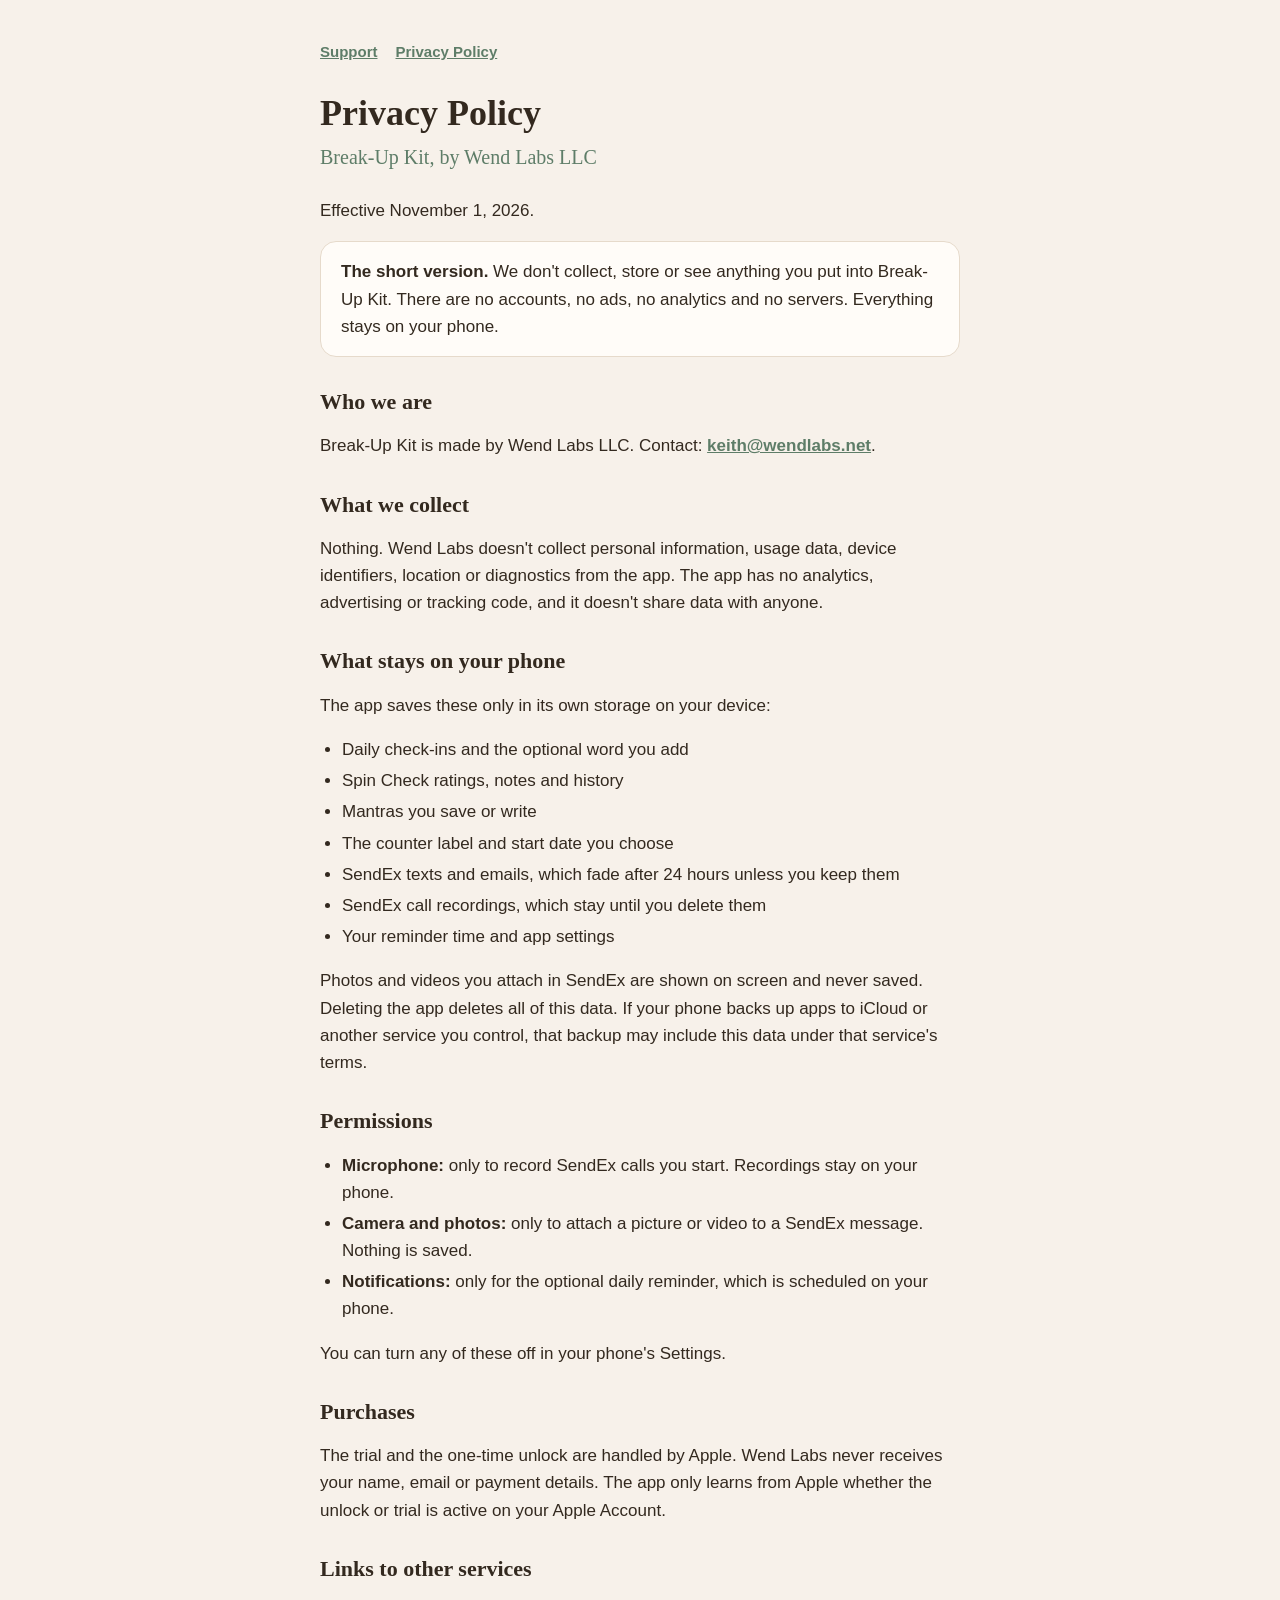
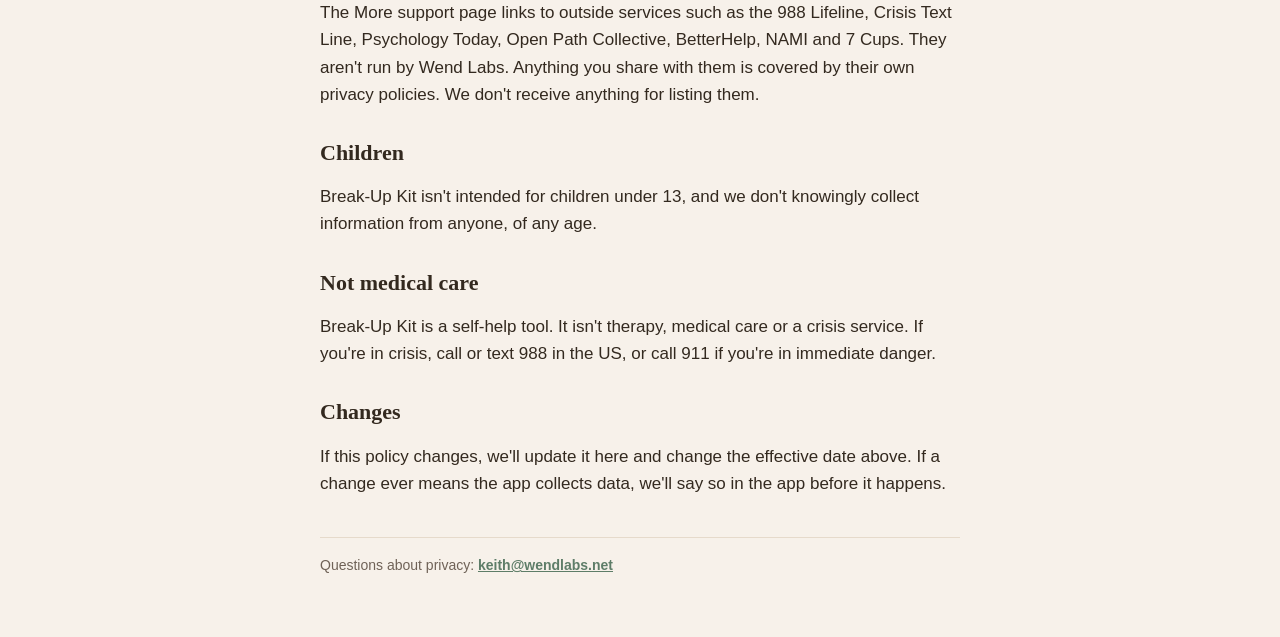
==== privacy.html @ 2e36f501 "Break-Up Kit support page and privacy policy" ====
<!doctype html>
<html lang="en">
<head>
<meta charset="utf-8">
<meta name="viewport" content="width=device-width, initial-scale=1">
<title>Break-Up Kit Privacy Policy</title>
<meta name="description" content="Privacy Policy for Break-Up Kit by Wend Labs LLC.">
<link rel="stylesheet" href="style.css">
</head>
<body>
<main>
  <nav><a href="./">Support</a><a href="privacy.html">Privacy Policy</a></nav>
  <h1>Privacy Policy</h1>
  <p class="tag">Break-Up Kit, by Wend Labs LLC</p>
  <p>Effective November 1, 2026.</p>

  <div class="card"><strong>The short version.</strong> We don't collect, store or see anything you put into Break-Up Kit. There are no accounts, no ads, no analytics and no servers. Everything stays on your phone.</div>

  <h2>Who we are</h2>
  <p>Break-Up Kit is made by Wend Labs LLC. Contact: <a href="mailto:keith@wendlabs.net">keith@wendlabs.net</a>.</p>

  <h2>What we collect</h2>
  <p>Nothing. Wend Labs doesn't collect personal information, usage data, device identifiers, location or diagnostics from the app. The app has no analytics, advertising or tracking code, and it doesn't share data with anyone.</p>

  <h2>What stays on your phone</h2>
  <p>The app saves these only in its own storage on your device:</p>
  <ul>
    <li>Daily check-ins and the optional word you add</li>
    <li>Spin Check ratings, notes and history</li>
    <li>Mantras you save or write</li>
    <li>The counter label and start date you choose</li>
    <li>SendEx texts and emails, which fade after 24 hours unless you keep them</li>
    <li>SendEx call recordings, which stay until you delete them</li>
    <li>Your reminder time and app settings</li>
  </ul>
  <p>Photos and videos you attach in SendEx are shown on screen and never saved. Deleting the app deletes all of this data. If your phone backs up apps to iCloud or another service you control, that backup may include this data under that service's terms.</p>

  <h2>Permissions</h2>
  <ul>
    <li><strong>Microphone:</strong> only to record SendEx calls you start. Recordings stay on your phone.</li>
    <li><strong>Camera and photos:</strong> only to attach a picture or video to a SendEx message. Nothing is saved.</li>
    <li><strong>Notifications:</strong> only for the optional daily reminder, which is scheduled on your phone.</li>
  </ul>
  <p>You can turn any of these off in your phone's Settings.</p>

  <h2>Purchases</h2>
  <p>The trial and the one-time unlock are handled by Apple. Wend Labs never receives your name, email or payment details. The app only learns from Apple whether the unlock or trial is active on your Apple Account.</p>

  <h2>Links to other services</h2>
  <p>The More support page links to outside services such as the 988 Lifeline, Crisis Text Line, Psychology Today, Open Path Collective, BetterHelp, NAMI and 7 Cups. They aren't run by Wend Labs. Anything you share with them is covered by their own privacy policies. We don't receive anything for listing them.</p>

  <h2>Children</h2>
  <p>Break-Up Kit isn't intended for children under 13, and we don't knowingly collect information from anyone, of any age.</p>

  <h2>Not medical care</h2>
  <p>Break-Up Kit is a self-help tool. It isn't therapy, medical care or a crisis service. If you're in crisis, call or text 988 in the US, or call 911 if you're in immediate danger.</p>

  <h2>Changes</h2>
  <p>If this policy changes, we'll update it here and change the effective date above. If a change ever means the app collects data, we'll say so in the app before it happens.</p>

  <footer>Questions about privacy: <a href="mailto:keith@wendlabs.net">keith@wendlabs.net</a></footer>
</main>
</body>
</html>
---- style.css ----
:root{--ground:#F7F1EA;--surface:#FFFCF8;--ink:#33291F;--muted:#6F6257;--line:#E6DACB;--sage:#5E7D68;--clay:#B8674A;--clay-soft:#F6E2D8}
@media (prefers-color-scheme: dark){:root{--ground:#1E1A17;--surface:#2A2420;--ink:#F3EADF;--muted:#BFAF9F;--line:#3D342D;--sage:#9DBBA5;--clay:#E09A7C;--clay-soft:#3C2B23}}
*{box-sizing:border-box}
body{margin:0;background:var(--ground);color:var(--ink);font-family:-apple-system,BlinkMacSystemFont,"Segoe UI",Roboto,Helvetica,Arial,sans-serif;font-size:17px;line-height:1.6}
main{max-width:680px;margin:0 auto;padding:40px 20px 60px}
h1,h2{font-family:Georgia,"Times New Roman",serif;font-weight:600;line-height:1.2}
h1{font-size:36px;margin:0 0 6px}
h2{font-size:22px;margin:32px 0 8px}
.tag{font-family:Georgia,serif;color:var(--sage);font-size:20px;margin:0 0 24px}
a{color:var(--sage);font-weight:600}
.card{background:var(--surface);border:1px solid var(--line);border-radius:16px;padding:16px 20px;margin:12px 0}
.crisis{background:var(--clay-soft);border-color:transparent}
nav{display:flex;gap:18px;margin:0 0 28px;font-size:15px}
footer{margin-top:40px;padding-top:16px;border-top:1px solid var(--line);font-size:14px;color:var(--muted)}
ul{padding-left:22px}
li{margin:4px 0}
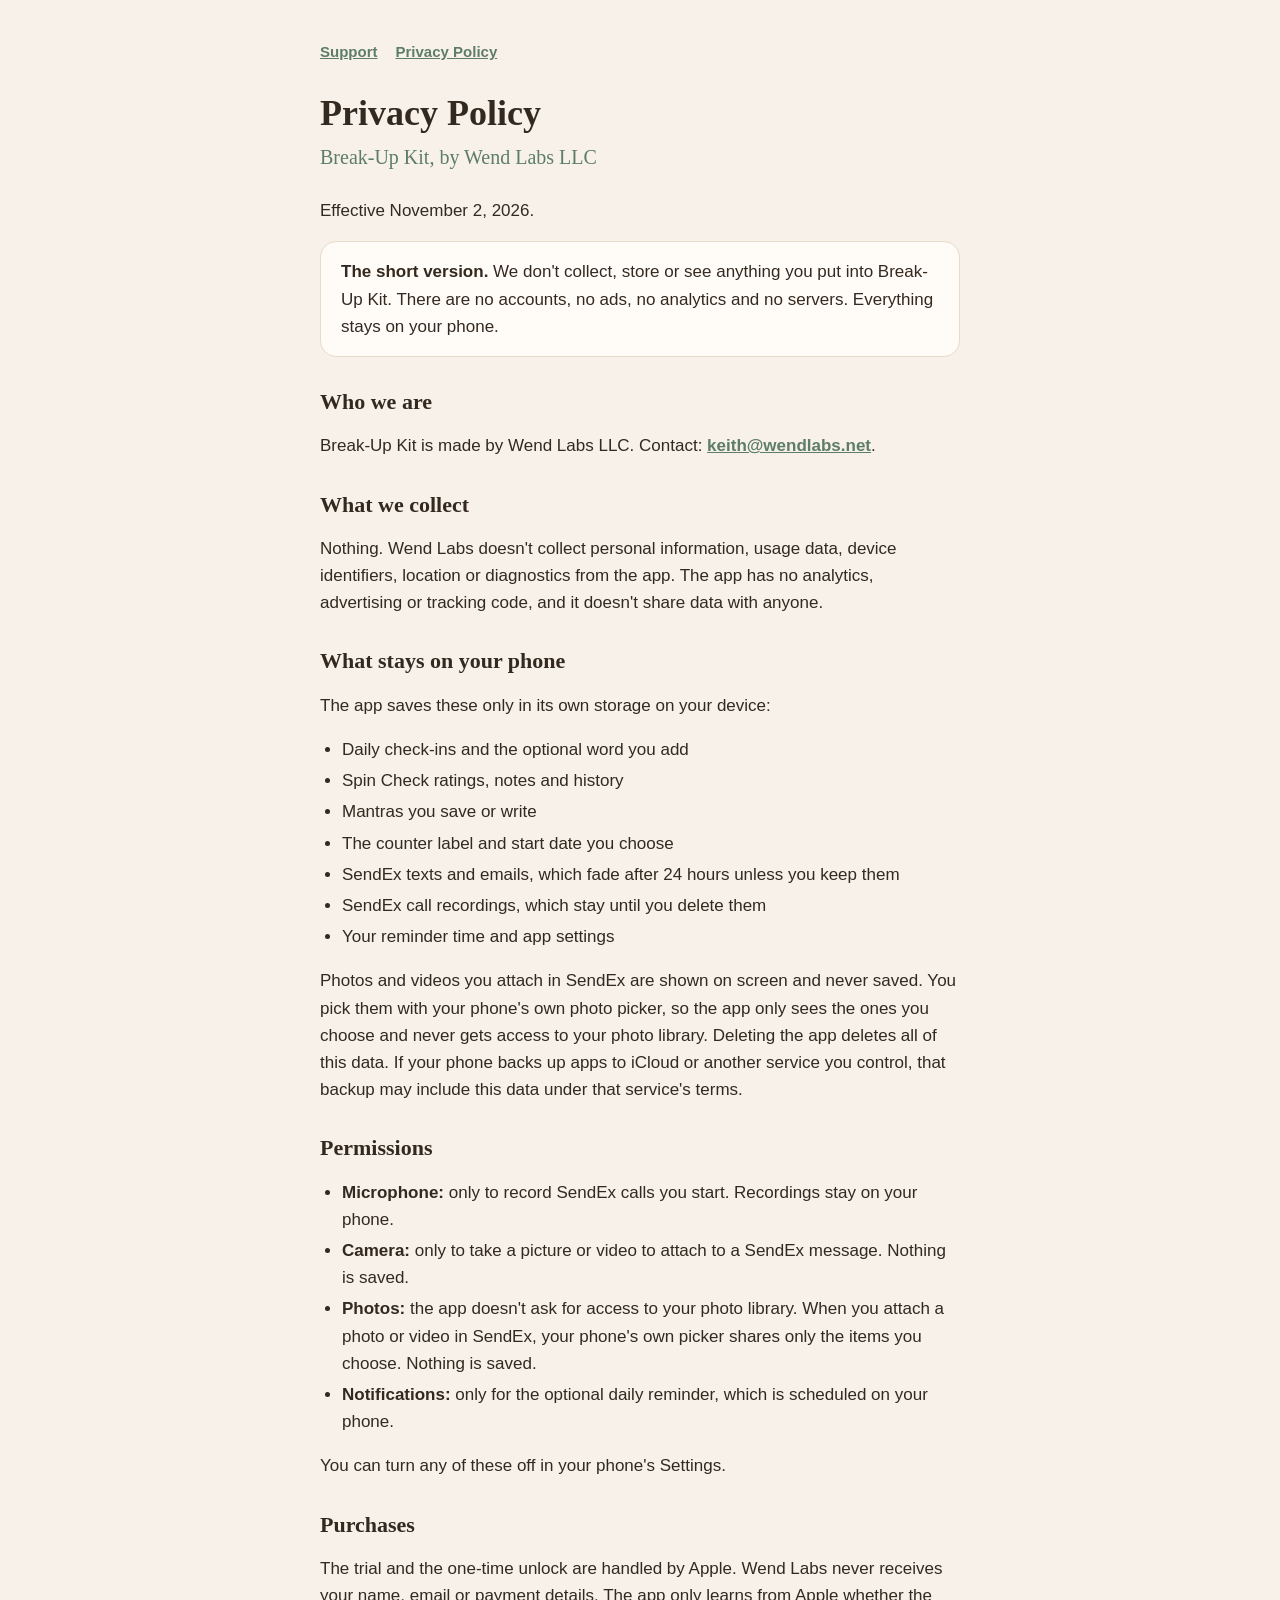
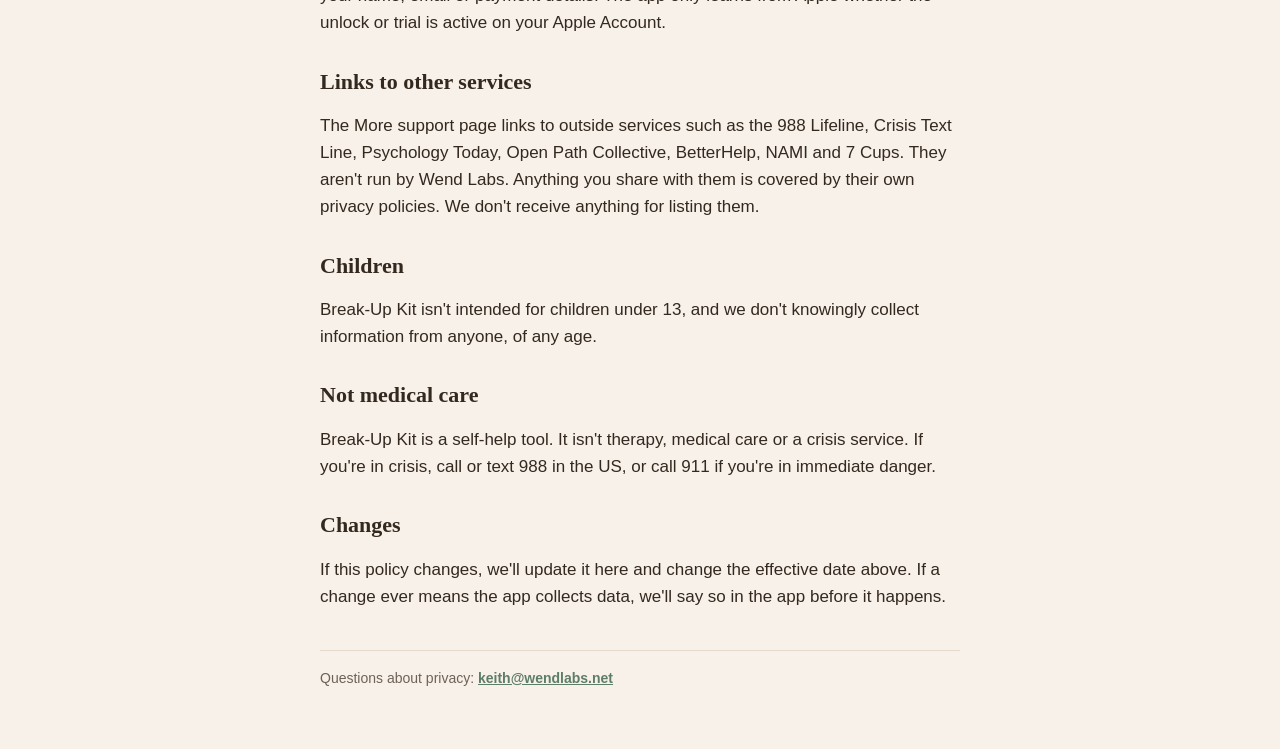
==== commit 85546f0c: "Privacy policy: photos come through the system picker, no library access Co-Authored-By: Claude Opus" ====
--- a/privacy.html
+++ b/privacy.html
@@ -12,7 +12,7 @@
   <nav><a href="./">Support</a><a href="privacy.html">Privacy Policy</a></nav>
   <h1>Privacy Policy</h1>
   <p class="tag">Break-Up Kit, by Wend Labs LLC</p>
-  <p>Effective November 1, 2026.</p>
+  <p>Effective November 2, 2026.</p>
 
   <div class="card"><strong>The short version.</strong> We don't collect, store or see anything you put into Break-Up Kit. There are no accounts, no ads, no analytics and no servers. Everything stays on your phone.</div>
 
@@ -33,12 +33,13 @@
     <li>SendEx call recordings, which stay until you delete them</li>
     <li>Your reminder time and app settings</li>
   </ul>
-  <p>Photos and videos you attach in SendEx are shown on screen and never saved. Deleting the app deletes all of this data. If your phone backs up apps to iCloud or another service you control, that backup may include this data under that service's terms.</p>
+  <p>Photos and videos you attach in SendEx are shown on screen and never saved. You pick them with your phone's own photo picker, so the app only sees the ones you choose and never gets access to your photo library. Deleting the app deletes all of this data. If your phone backs up apps to iCloud or another service you control, that backup may include this data under that service's terms.</p>
 
   <h2>Permissions</h2>
   <ul>
     <li><strong>Microphone:</strong> only to record SendEx calls you start. Recordings stay on your phone.</li>
-    <li><strong>Camera and photos:</strong> only to attach a picture or video to a SendEx message. Nothing is saved.</li>
+    <li><strong>Camera:</strong> only to take a picture or video to attach to a SendEx message. Nothing is saved.</li>
+    <li><strong>Photos:</strong> the app doesn't ask for access to your photo library. When you attach a photo or video in SendEx, your phone's own picker shares only the items you choose. Nothing is saved.</li>
     <li><strong>Notifications:</strong> only for the optional daily reminder, which is scheduled on your phone.</li>
   </ul>
   <p>You can turn any of these off in your phone's Settings.</p>
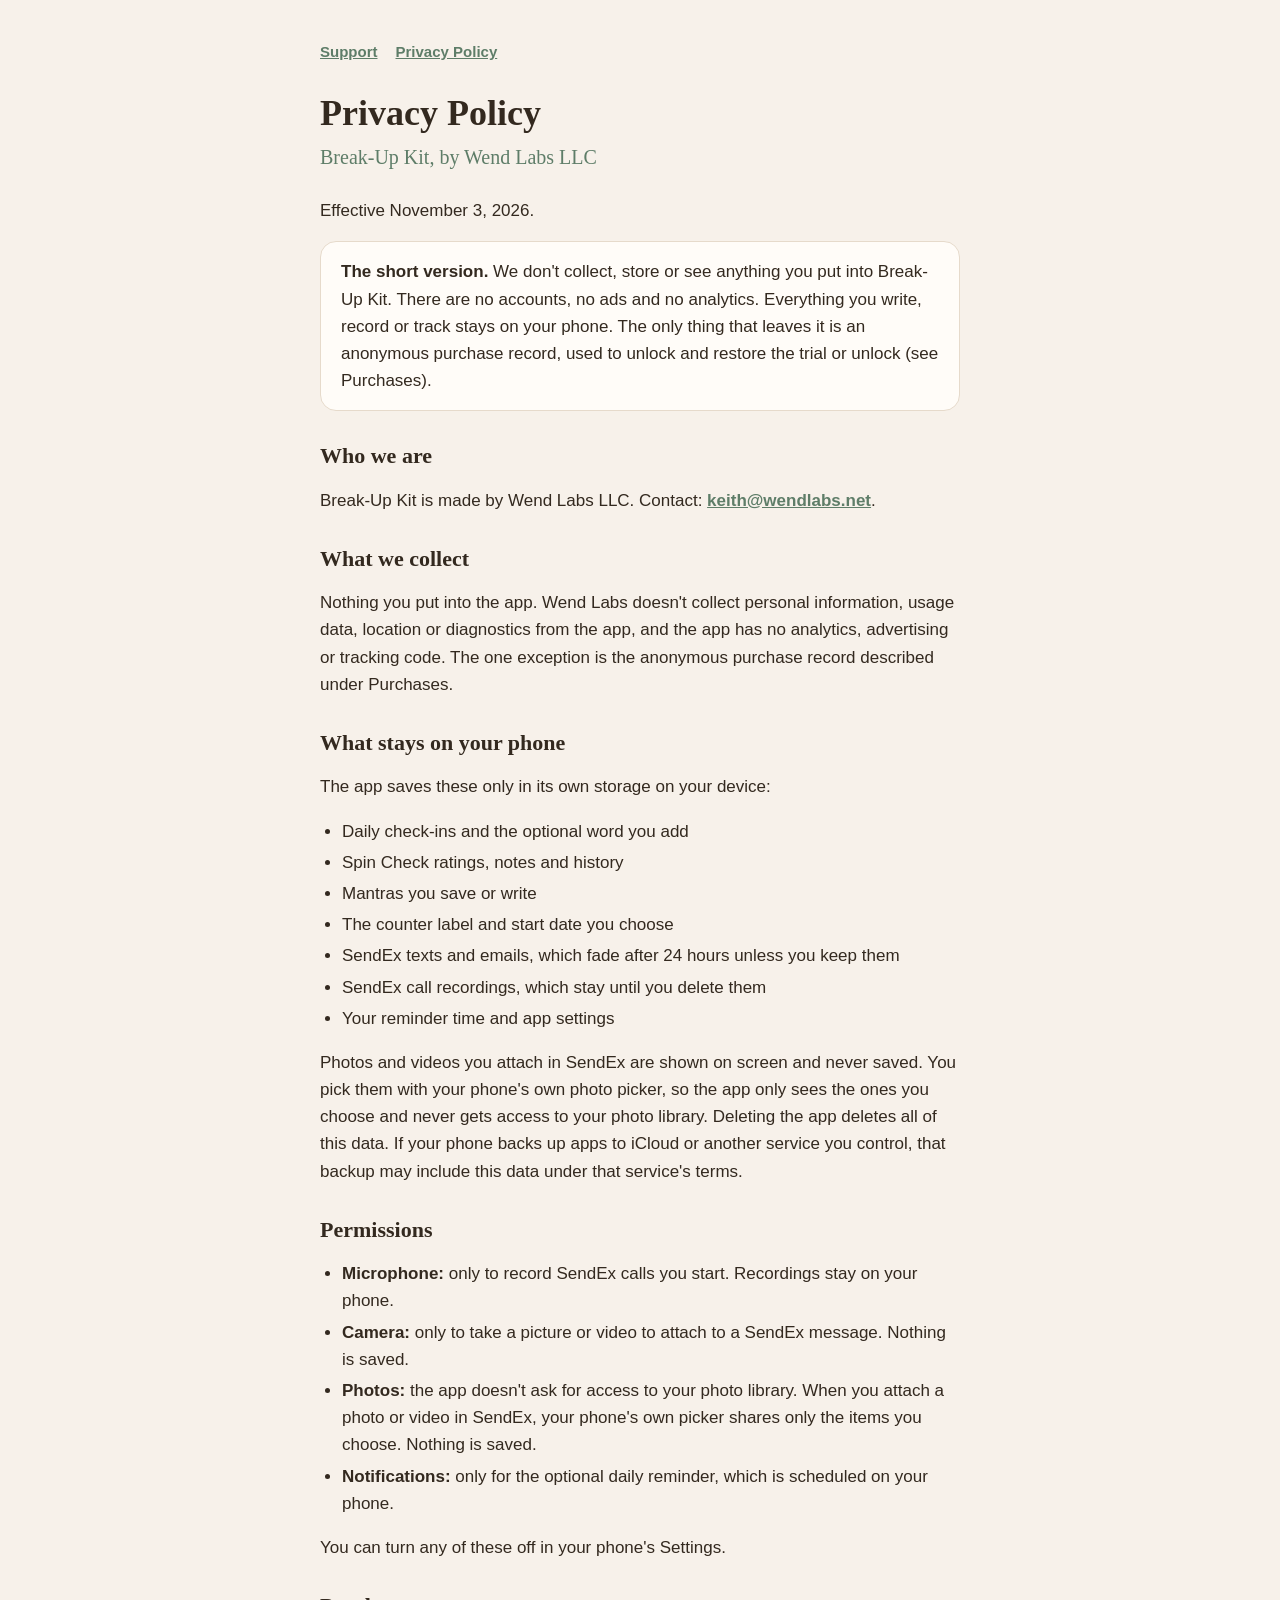
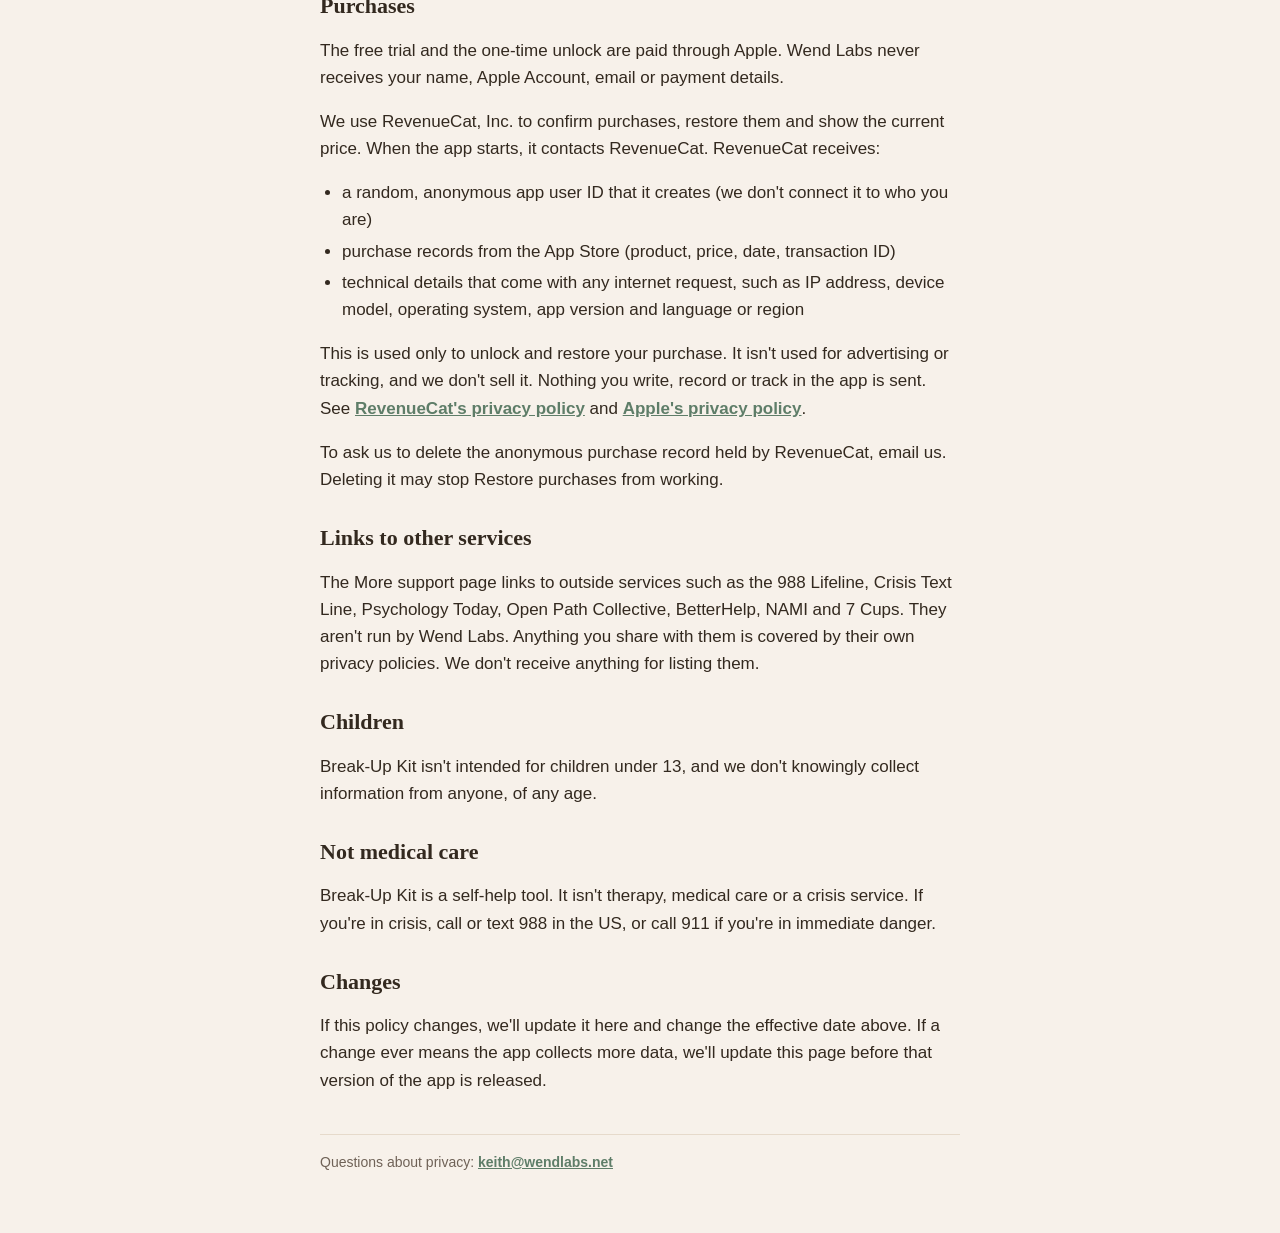
==== commit 041fe6f0: "Privacy policy: cover RevenueCat for the trial and unlock Co-Authored-By: Claude Opus 5.5 <noreply@a" ====
--- a/privacy.html
+++ b/privacy.html
@@ -12,15 +12,15 @@
   <nav><a href="./">Support</a><a href="privacy.html">Privacy Policy</a></nav>
   <h1>Privacy Policy</h1>
   <p class="tag">Break-Up Kit, by Wend Labs LLC</p>
-  <p>Effective November 2, 2026.</p>
+  <p>Effective November 3, 2026.</p>
 
-  <div class="card"><strong>The short version.</strong> We don't collect, store or see anything you put into Break-Up Kit. There are no accounts, no ads, no analytics and no servers. Everything stays on your phone.</div>
+  <div class="card"><strong>The short version.</strong> We don't collect, store or see anything you put into Break-Up Kit. There are no accounts, no ads and no analytics. Everything you write, record or track stays on your phone. The only thing that leaves it is an anonymous purchase record, used to unlock and restore the trial or unlock (see Purchases).</div>
 
   <h2>Who we are</h2>
   <p>Break-Up Kit is made by Wend Labs LLC. Contact: <a href="mailto:keith@wendlabs.net">keith@wendlabs.net</a>.</p>
 
   <h2>What we collect</h2>
-  <p>Nothing. Wend Labs doesn't collect personal information, usage data, device identifiers, location or diagnostics from the app. The app has no analytics, advertising or tracking code, and it doesn't share data with anyone.</p>
+  <p>Nothing you put into the app. Wend Labs doesn't collect personal information, usage data, location or diagnostics from the app, and the app has no analytics, advertising or tracking code. The one exception is the anonymous purchase record described under Purchases.</p>
 
   <h2>What stays on your phone</h2>
   <p>The app saves these only in its own storage on your device:</p>
@@ -45,7 +45,15 @@
   <p>You can turn any of these off in your phone's Settings.</p>
 
   <h2>Purchases</h2>
-  <p>The trial and the one-time unlock are handled by Apple. Wend Labs never receives your name, email or payment details. The app only learns from Apple whether the unlock or trial is active on your Apple Account.</p>
+  <p>The free trial and the one-time unlock are paid through Apple. Wend Labs never receives your name, Apple Account, email or payment details.</p>
+  <p>We use RevenueCat, Inc. to confirm purchases, restore them and show the current price. When the app starts, it contacts RevenueCat. RevenueCat receives:</p>
+  <ul>
+    <li>a random, anonymous app user ID that it creates (we don't connect it to who you are)</li>
+    <li>purchase records from the App Store (product, price, date, transaction ID)</li>
+    <li>technical details that come with any internet request, such as IP address, device model, operating system, app version and language or region</li>
+  </ul>
+  <p>This is used only to unlock and restore your purchase. It isn't used for advertising or tracking, and we don't sell it. Nothing you write, record or track in the app is sent. See <a href="https://www.revenuecat.com/privacy">RevenueCat's privacy policy</a> and <a href="https://www.apple.com/legal/privacy/">Apple's privacy policy</a>.</p>
+  <p>To ask us to delete the anonymous purchase record held by RevenueCat, email us. Deleting it may stop Restore purchases from working.</p>
 
   <h2>Links to other services</h2>
   <p>The More support page links to outside services such as the 988 Lifeline, Crisis Text Line, Psychology Today, Open Path Collective, BetterHelp, NAMI and 7 Cups. They aren't run by Wend Labs. Anything you share with them is covered by their own privacy policies. We don't receive anything for listing them.</p>
@@ -57,7 +65,7 @@
   <p>Break-Up Kit is a self-help tool. It isn't therapy, medical care or a crisis service. If you're in crisis, call or text 988 in the US, or call 911 if you're in immediate danger.</p>
 
   <h2>Changes</h2>
-  <p>If this policy changes, we'll update it here and change the effective date above. If a change ever means the app collects data, we'll say so in the app before it happens.</p>
+  <p>If this policy changes, we'll update it here and change the effective date above. If a change ever means the app collects more data, we'll update this page before that version of the app is released.</p>
 
   <footer>Questions about privacy: <a href="mailto:keith@wendlabs.net">keith@wendlabs.net</a></footer>
 </main>
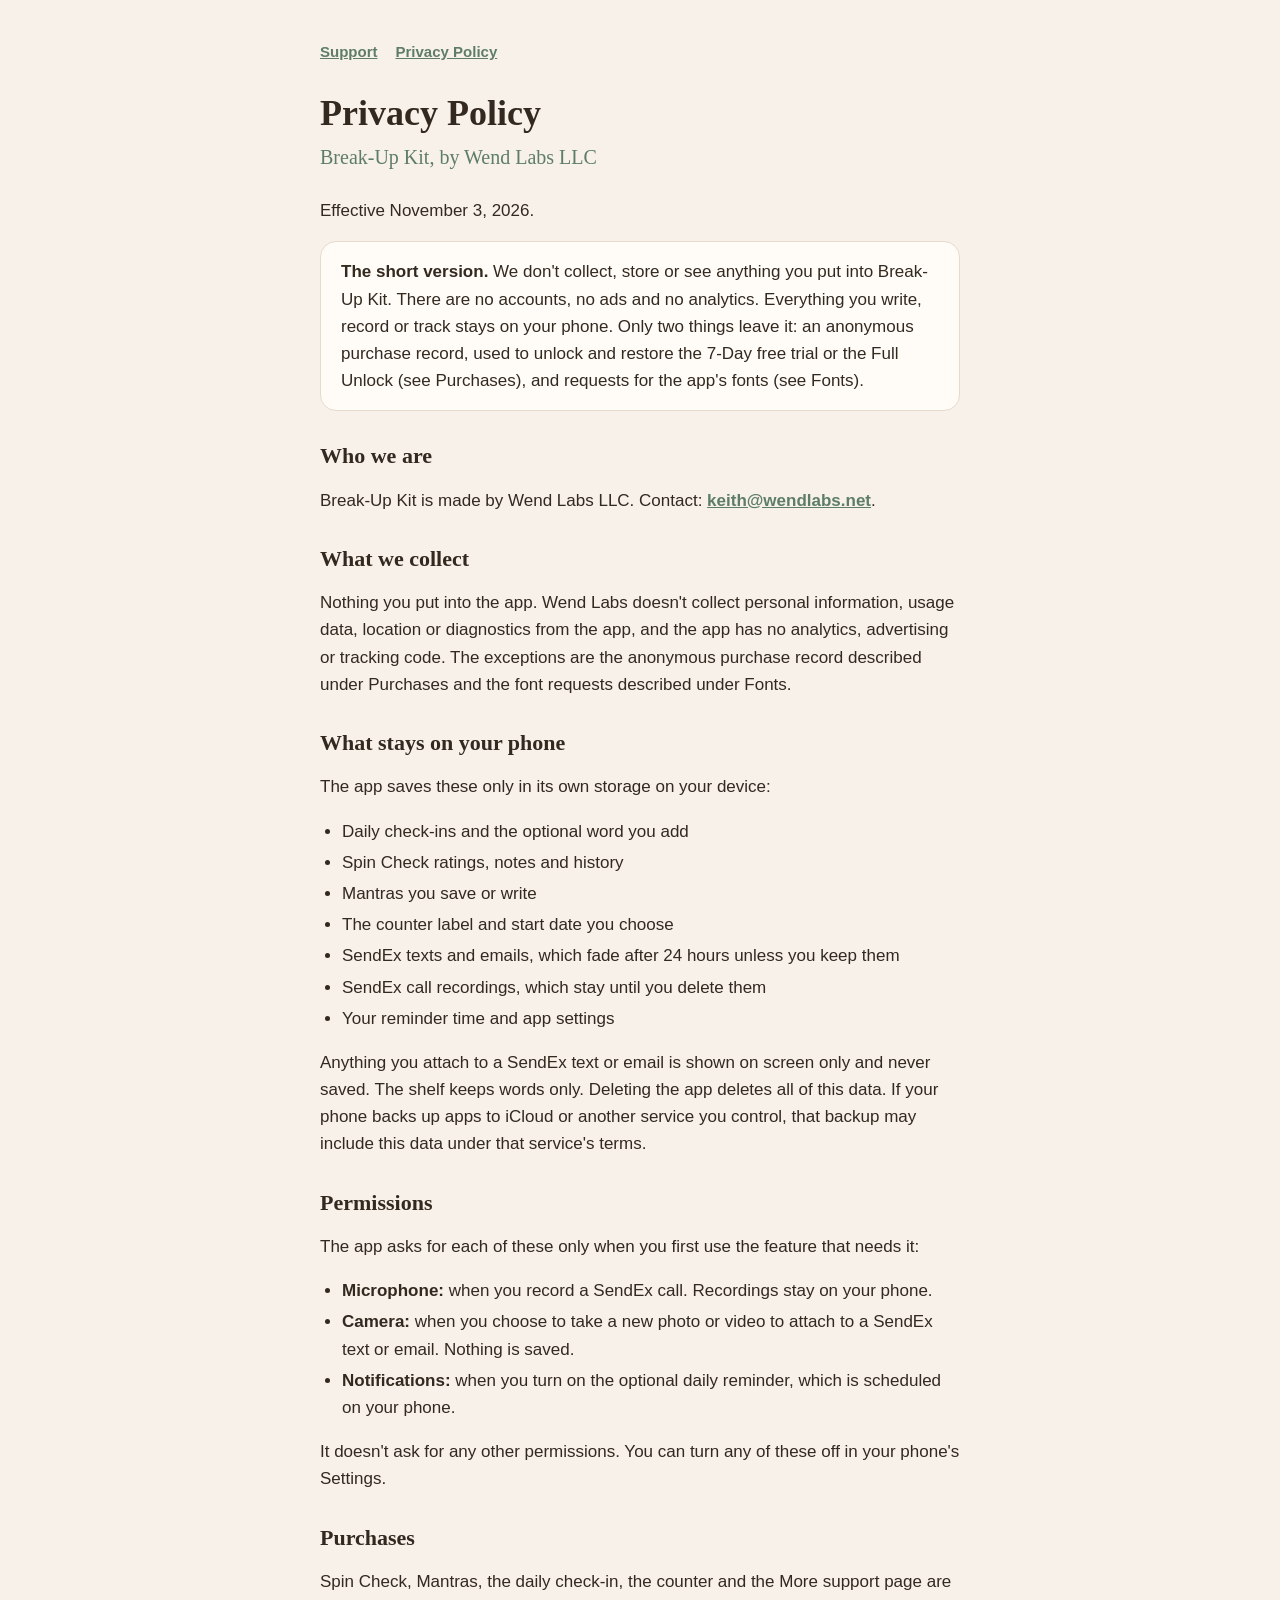
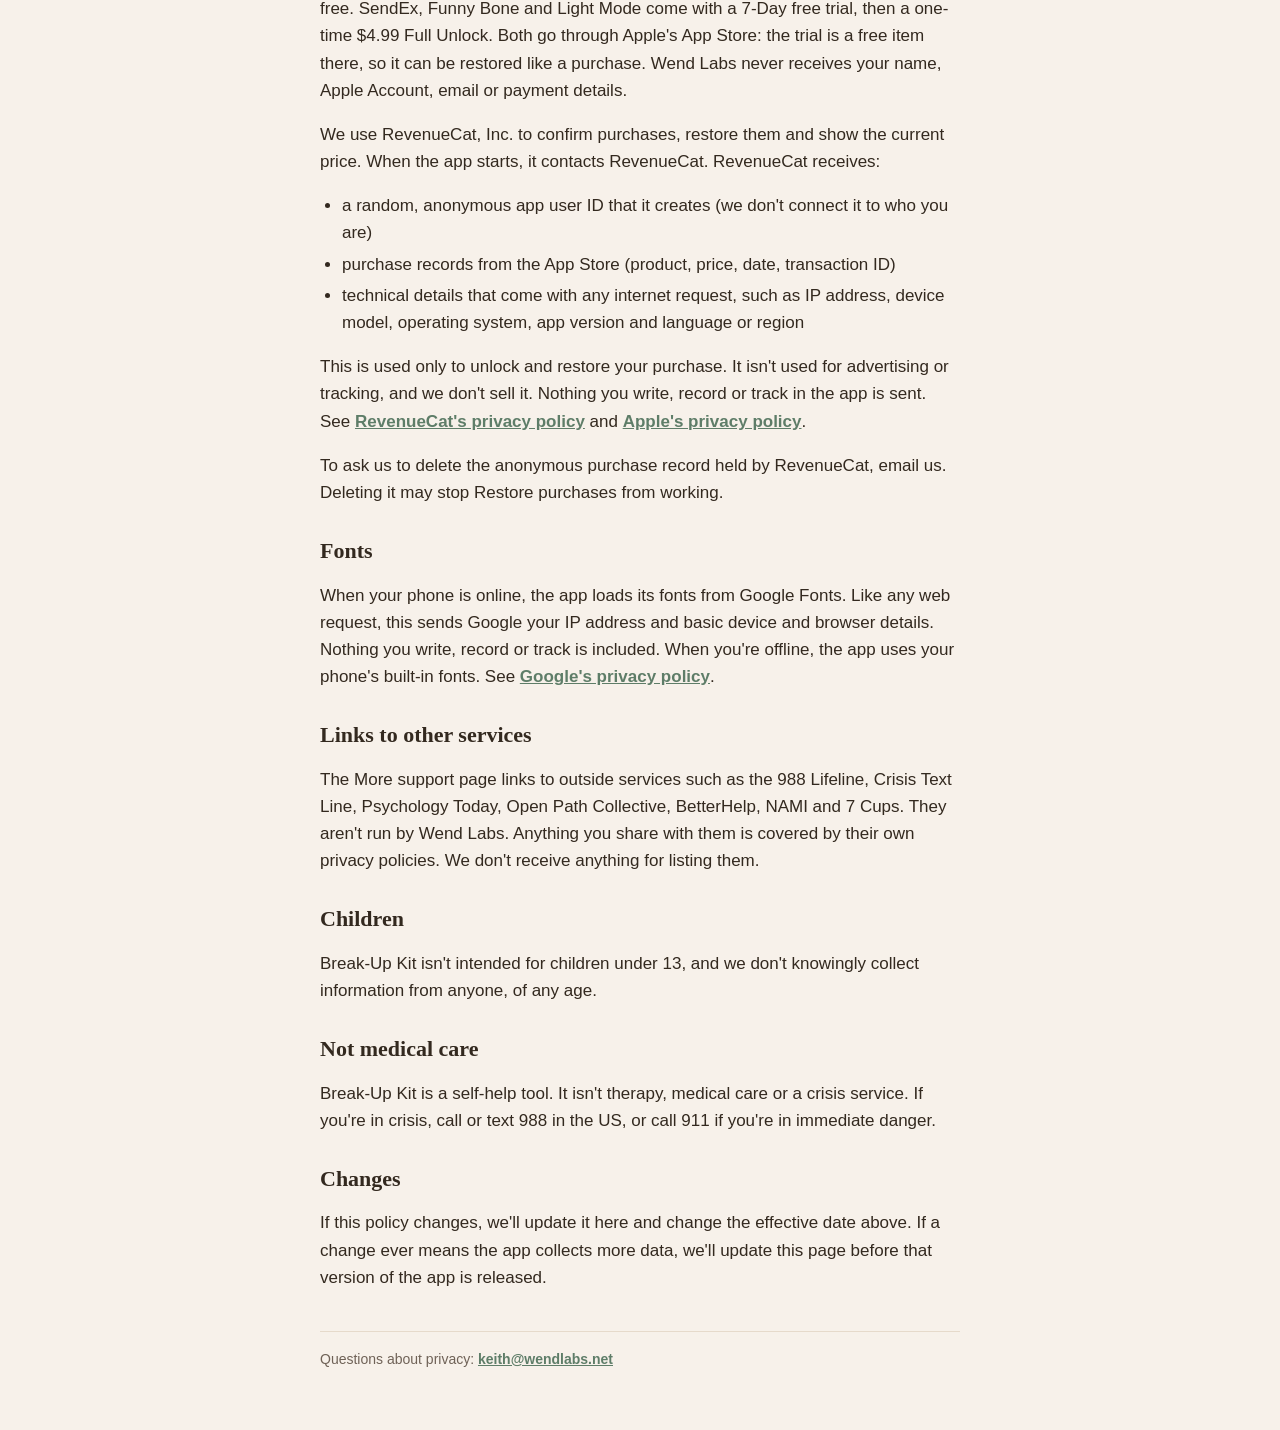
==== commit 36072e84: "Match pages to the shipping app: free tier, 7-Day trial, Full Unlock - Support: pricing and trial FA" ====
--- a/privacy.html
+++ b/privacy.html
@@ -14,13 +14,13 @@
   <p class="tag">Break-Up Kit, by Wend Labs LLC</p>
   <p>Effective November 3, 2026.</p>
 
-  <div class="card"><strong>The short version.</strong> We don't collect, store or see anything you put into Break-Up Kit. There are no accounts, no ads and no analytics. Everything you write, record or track stays on your phone. The only thing that leaves it is an anonymous purchase record, used to unlock and restore the trial or unlock (see Purchases).</div>
+  <div class="card"><strong>The short version.</strong> We don't collect, store or see anything you put into Break-Up Kit. There are no accounts, no ads and no analytics. Everything you write, record or track stays on your phone. Only two things leave it: an anonymous purchase record, used to unlock and restore the 7-Day free trial or the Full Unlock (see Purchases), and requests for the app's fonts (see Fonts).</div>
 
   <h2>Who we are</h2>
   <p>Break-Up Kit is made by Wend Labs LLC. Contact: <a href="mailto:keith@wendlabs.net">keith@wendlabs.net</a>.</p>
 
   <h2>What we collect</h2>
-  <p>Nothing you put into the app. Wend Labs doesn't collect personal information, usage data, location or diagnostics from the app, and the app has no analytics, advertising or tracking code. The one exception is the anonymous purchase record described under Purchases.</p>
+  <p>Nothing you put into the app. Wend Labs doesn't collect personal information, usage data, location or diagnostics from the app, and the app has no analytics, advertising or tracking code. The exceptions are the anonymous purchase record described under Purchases and the font requests described under Fonts.</p>
 
   <h2>What stays on your phone</h2>
   <p>The app saves these only in its own storage on your device:</p>
@@ -33,19 +33,19 @@
     <li>SendEx call recordings, which stay until you delete them</li>
     <li>Your reminder time and app settings</li>
   </ul>
-  <p>Photos and videos you attach in SendEx are shown on screen and never saved. You pick them with your phone's own photo picker, so the app only sees the ones you choose and never gets access to your photo library. Deleting the app deletes all of this data. If your phone backs up apps to iCloud or another service you control, that backup may include this data under that service's terms.</p>
+  <p>Anything you attach to a SendEx text or email is shown on screen only and never saved. The shelf keeps words only. Deleting the app deletes all of this data. If your phone backs up apps to iCloud or another service you control, that backup may include this data under that service's terms.</p>
 
   <h2>Permissions</h2>
+  <p>The app asks for each of these only when you first use the feature that needs it:</p>
   <ul>
-    <li><strong>Microphone:</strong> only to record SendEx calls you start. Recordings stay on your phone.</li>
-    <li><strong>Camera:</strong> only to take a picture or video to attach to a SendEx message. Nothing is saved.</li>
-    <li><strong>Photos:</strong> the app doesn't ask for access to your photo library. When you attach a photo or video in SendEx, your phone's own picker shares only the items you choose. Nothing is saved.</li>
-    <li><strong>Notifications:</strong> only for the optional daily reminder, which is scheduled on your phone.</li>
+    <li><strong>Microphone:</strong> when you record a SendEx call. Recordings stay on your phone.</li>
+    <li><strong>Camera:</strong> when you choose to take a new photo or video to attach to a SendEx text or email. Nothing is saved.</li>
+    <li><strong>Notifications:</strong> when you turn on the optional daily reminder, which is scheduled on your phone.</li>
   </ul>
-  <p>You can turn any of these off in your phone's Settings.</p>
+  <p>It doesn't ask for any other permissions. You can turn any of these off in your phone's Settings.</p>
 
   <h2>Purchases</h2>
-  <p>The free trial and the one-time unlock are paid through Apple. Wend Labs never receives your name, Apple Account, email or payment details.</p>
+  <p>Spin Check, Mantras, the daily check-in, the counter and the More support page are free. SendEx, Funny Bone and Light Mode come with a 7-Day free trial, then a one-time $4.99 Full Unlock. Both go through Apple's App Store: the trial is a free item there, so it can be restored like a purchase. Wend Labs never receives your name, Apple Account, email or payment details.</p>
   <p>We use RevenueCat, Inc. to confirm purchases, restore them and show the current price. When the app starts, it contacts RevenueCat. RevenueCat receives:</p>
   <ul>
     <li>a random, anonymous app user ID that it creates (we don't connect it to who you are)</li>
@@ -54,6 +54,9 @@
   </ul>
   <p>This is used only to unlock and restore your purchase. It isn't used for advertising or tracking, and we don't sell it. Nothing you write, record or track in the app is sent. See <a href="https://www.revenuecat.com/privacy">RevenueCat's privacy policy</a> and <a href="https://www.apple.com/legal/privacy/">Apple's privacy policy</a>.</p>
   <p>To ask us to delete the anonymous purchase record held by RevenueCat, email us. Deleting it may stop Restore purchases from working.</p>
+
+  <h2>Fonts</h2>
+  <p>When your phone is online, the app loads its fonts from Google Fonts. Like any web request, this sends Google your IP address and basic device and browser details. Nothing you write, record or track is included. When you're offline, the app uses your phone's built-in fonts. See <a href="https://policies.google.com/privacy">Google's privacy policy</a>.</p>
 
   <h2>Links to other services</h2>
   <p>The More support page links to outside services such as the 988 Lifeline, Crisis Text Line, Psychology Today, Open Path Collective, BetterHelp, NAMI and 7 Cups. They aren't run by Wend Labs. Anything you share with them is covered by their own privacy policies. We don't receive anything for listing them.</p>
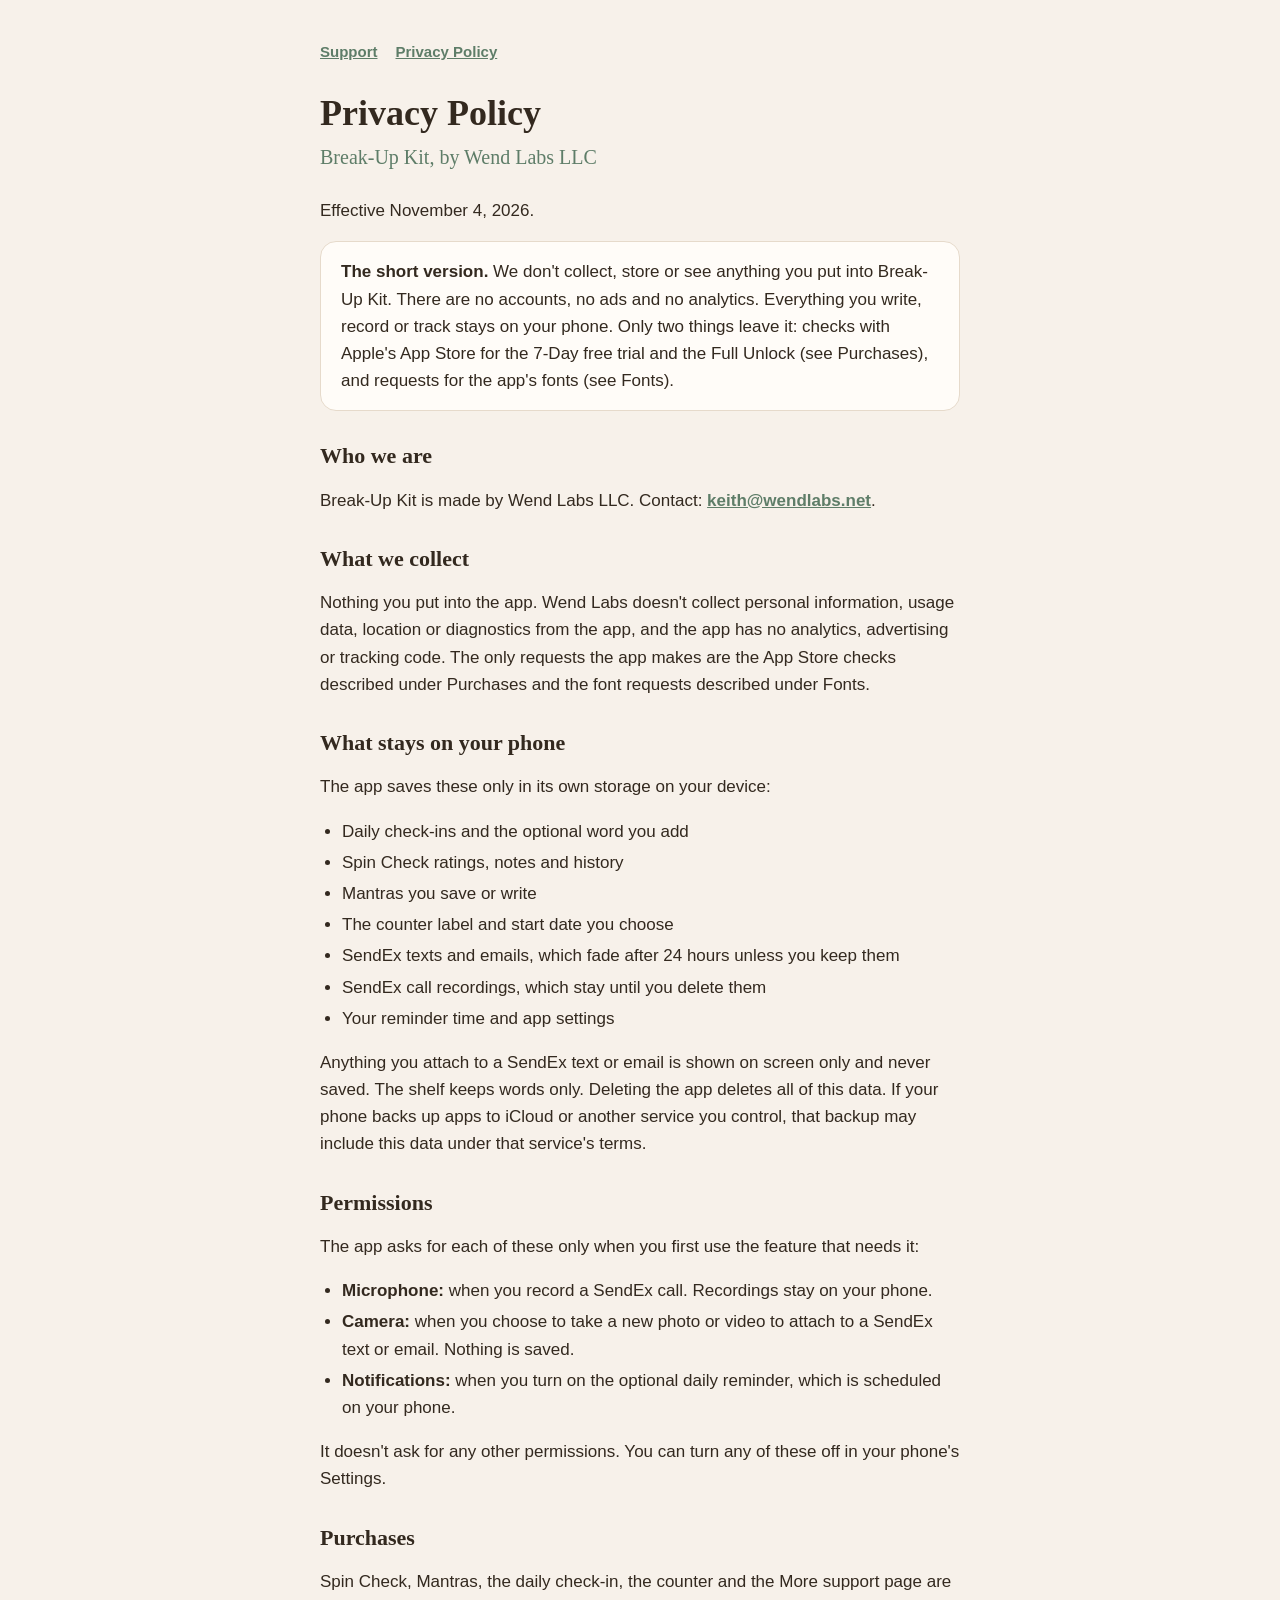
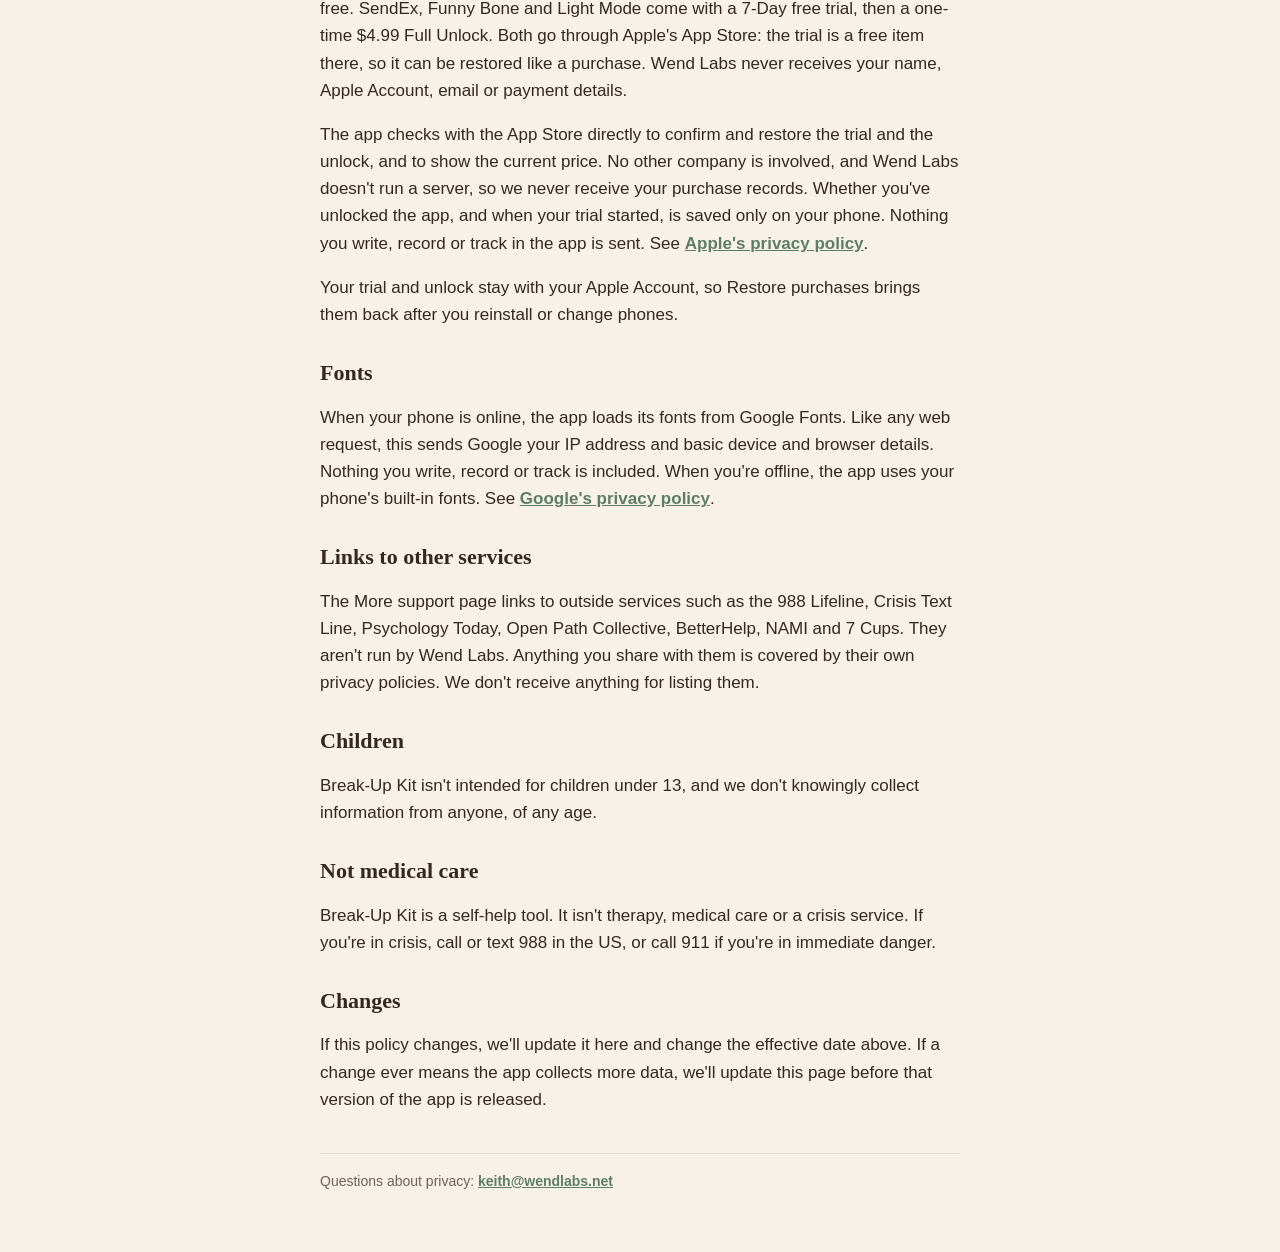
==== commit aeb5065d: "Privacy policy: remove RevenueCat; purchases go only through Apple Co-Authored-By: Claude Opus 5.5 <" ====
--- a/privacy.html
+++ b/privacy.html
@@ -12,15 +12,15 @@
   <nav><a href="./">Support</a><a href="privacy.html">Privacy Policy</a></nav>
   <h1>Privacy Policy</h1>
   <p class="tag">Break-Up Kit, by Wend Labs LLC</p>
-  <p>Effective November 3, 2026.</p>
+  <p>Effective November 4, 2026.</p>
 
-  <div class="card"><strong>The short version.</strong> We don't collect, store or see anything you put into Break-Up Kit. There are no accounts, no ads and no analytics. Everything you write, record or track stays on your phone. Only two things leave it: an anonymous purchase record, used to unlock and restore the 7-Day free trial or the Full Unlock (see Purchases), and requests for the app's fonts (see Fonts).</div>
+  <div class="card"><strong>The short version.</strong> We don't collect, store or see anything you put into Break-Up Kit. There are no accounts, no ads and no analytics. Everything you write, record or track stays on your phone. Only two things leave it: checks with Apple's App Store for the 7-Day free trial and the Full Unlock (see Purchases), and requests for the app's fonts (see Fonts).</div>
 
   <h2>Who we are</h2>
   <p>Break-Up Kit is made by Wend Labs LLC. Contact: <a href="mailto:keith@wendlabs.net">keith@wendlabs.net</a>.</p>
 
   <h2>What we collect</h2>
-  <p>Nothing you put into the app. Wend Labs doesn't collect personal information, usage data, location or diagnostics from the app, and the app has no analytics, advertising or tracking code. The exceptions are the anonymous purchase record described under Purchases and the font requests described under Fonts.</p>
+  <p>Nothing you put into the app. Wend Labs doesn't collect personal information, usage data, location or diagnostics from the app, and the app has no analytics, advertising or tracking code. The only requests the app makes are the App Store checks described under Purchases and the font requests described under Fonts.</p>
 
   <h2>What stays on your phone</h2>
   <p>The app saves these only in its own storage on your device:</p>
@@ -46,14 +46,8 @@
 
   <h2>Purchases</h2>
   <p>Spin Check, Mantras, the daily check-in, the counter and the More support page are free. SendEx, Funny Bone and Light Mode come with a 7-Day free trial, then a one-time $4.99 Full Unlock. Both go through Apple's App Store: the trial is a free item there, so it can be restored like a purchase. Wend Labs never receives your name, Apple Account, email or payment details.</p>
-  <p>We use RevenueCat, Inc. to confirm purchases, restore them and show the current price. When the app starts, it contacts RevenueCat. RevenueCat receives:</p>
-  <ul>
-    <li>a random, anonymous app user ID that it creates (we don't connect it to who you are)</li>
-    <li>purchase records from the App Store (product, price, date, transaction ID)</li>
-    <li>technical details that come with any internet request, such as IP address, device model, operating system, app version and language or region</li>
-  </ul>
-  <p>This is used only to unlock and restore your purchase. It isn't used for advertising or tracking, and we don't sell it. Nothing you write, record or track in the app is sent. See <a href="https://www.revenuecat.com/privacy">RevenueCat's privacy policy</a> and <a href="https://www.apple.com/legal/privacy/">Apple's privacy policy</a>.</p>
-  <p>To ask us to delete the anonymous purchase record held by RevenueCat, email us. Deleting it may stop Restore purchases from working.</p>
+  <p>The app checks with the App Store directly to confirm and restore the trial and the unlock, and to show the current price. No other company is involved, and Wend Labs doesn't run a server, so we never receive your purchase records. Whether you've unlocked the app, and when your trial started, is saved only on your phone. Nothing you write, record or track in the app is sent. See <a href="https://www.apple.com/legal/privacy/">Apple's privacy policy</a>.</p>
+  <p>Your trial and unlock stay with your Apple Account, so Restore purchases brings them back after you reinstall or change phones.</p>
 
   <h2>Fonts</h2>
   <p>When your phone is online, the app loads its fonts from Google Fonts. Like any web request, this sends Google your IP address and basic device and browser details. Nothing you write, record or track is included. When you're offline, the app uses your phone's built-in fonts. See <a href="https://policies.google.com/privacy">Google's privacy policy</a>.</p>
